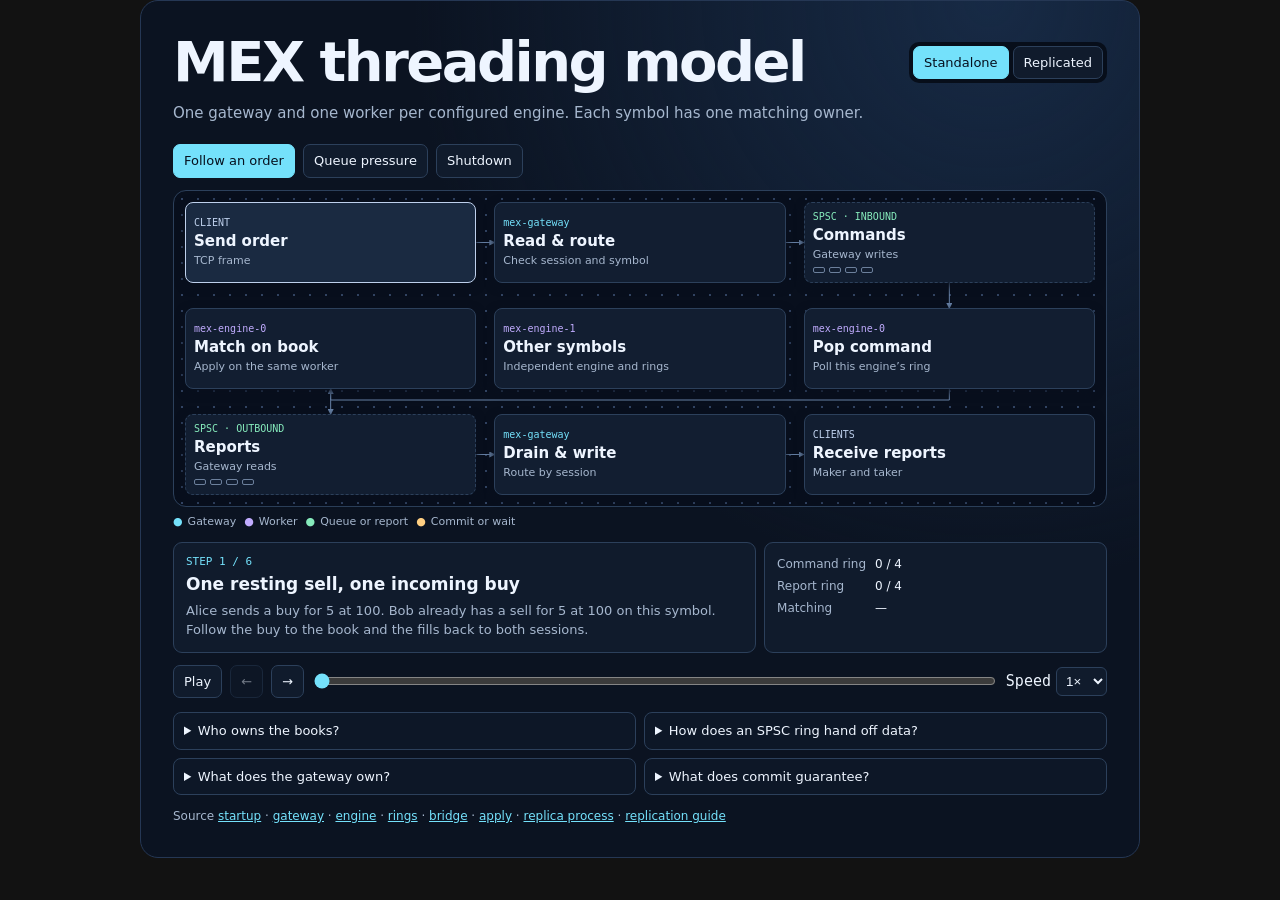
==== docs/threading-model.html @ bc0525de "Animate the MEX threading model" ====
<!doctype html>
<html lang="en">
<head>
<meta charset="utf-8">
<meta name="viewport" content="width=device-width, initial-scale=1">
<title>MEX threading model</title>
<style>
  :root {
    color-scheme: dark;
    --ink: #eef5ff;
    --quiet: #a6b7ce;
    --surface: #101b2c;
    --line: #2c405b;
    --cyan: #74e1fb;
    --violet: #c1acff;
    --mint: #86ebbc;
    --amber: #ffcf82;
    --code: ui-monospace, SFMono-Regular, Consolas, monospace;
  }
  * { box-sizing: border-box; }
  body { margin: 0; color: var(--ink); font: 15px/1.5 system-ui, sans-serif; }
  main { max-width: 1000px; margin: auto; }
  .guide {
    padding: clamp(14px, 3vw, 32px);
    border-radius: 18px;
    background: radial-gradient(ellipse at 85% 0%, #172a45, transparent 48%), #0b1321;
    border: 1px solid #253754;
  }
  h1, h2, p { margin: 0; }
  h1 { font-size: clamp(29px, 6vw, 56px); line-height: 1.05; letter-spacing: -.045em; }
  h2 { font-size: 17px; line-height: 1.25; }
  a { color: var(--cyan); }
  code, .mono { font-family: var(--code); }
  .intro { color: var(--quiet); margin-block: 10px 20px; }
  .top, .scenarios, .controls, .legend {
    display: flex; align-items: center; flex-wrap: wrap; gap: 8px;
  }
  .top { justify-content: space-between; gap: 10px 16px; }
  .modes { display: flex; gap: 4px; padding: 4px; border-radius: 10px; background: #070e1a; }
  button {
    font: inherit; color: var(--ink); background: var(--surface);
    border: 1px solid var(--line); border-radius: 7px; padding: 6px 10px; cursor: pointer;
  }
  button:hover:not(:disabled) { border-color: var(--cyan); }
  button[aria-pressed="true"] { color: #06101e; background: var(--cyan); border-color: var(--cyan); }
  button:disabled { opacity: .45; cursor: default; }
  :focus-visible { outline: 2px solid var(--amber); outline-offset: 3px; }
  .scenarios { margin-block: 12px; }
  .scenarios button, .modes button, .controls button { font-size: 13px; }
  .map {
    display: grid; grid-template-columns: repeat(3, minmax(0, 1fr)); gap: 25px 18px;
    isolation: isolate; position: relative; padding: 11px;
    border: 1px solid var(--line); border-radius: 13px;
    background: radial-gradient(circle, #324463 1px, transparent 1px) 0 0 / 16px 16px, #080f1d;
  }
  .node {
    position: relative; display: grid; align-content: center; gap: 4px;
    min-height: 81px; padding: 8px; border: 1px solid var(--line); border-radius: 8px;
    background: #121e31; box-shadow: 0 3px 10px #080f1d;
    transition: border-color .22s, background .22s;
  }
  .node[data-kind="queue"] { border-style: dashed; }
  .node[data-kind="gateway"] { --node-color: var(--cyan); }
  .node[data-kind="worker"] { --node-color: var(--violet); }
  .node[data-kind="queue"] { --node-color: var(--mint); }
  .node[data-kind="cluster"] { --node-color: var(--amber); }
  .node[data-kind="external"] { --node-color: #bed0ec; }
  .node.active { border-color: var(--node-color); background: #1a2a41; }
  .node .role { color: var(--node-color); font: 10px/1.15 var(--code); overflow-wrap: anywhere; }
  .node strong { font-size: clamp(12px, 2.4vw, 15px); line-height: 1.15; }
  .node .detail { font-size: 11px; color: var(--quiet); line-height: 1.2; }
  #apply { grid-area: 2 / 1; }
  #gate { grid-area: 2 / 2; }
  #consume { grid-area: 2 / 3; }
  #wires { position: absolute; inset: 0; width: 100%; height: 100%; z-index: -1; pointer-events: none; }
  .marks { display: flex; gap: 4px; margin-top: 2px; }
  .marks:empty { display: none; }
  .marks i { width: 12px; height: 6px; border: 1px solid #6c809c; border-radius: 2px; }
  .marks .filled { border-color: var(--node-color); background: var(--node-color); }
  .packet {
    position: absolute; z-index: 2; top: 0; left: 0; width: 9px; height: 9px;
    margin: -4px 0 0 -4px; border-radius: 50%; pointer-events: none;
    color: var(--cyan); background: currentColor; box-shadow: 0 0 10px 3px currentColor; visibility: hidden;
  }
  .packet.report { color: var(--mint); }
  .packet.wait { color: var(--amber); }
  .legend { margin-block: 7px 12px; color: var(--quiet); font-size: 11px; }
  .legend span::before { content: '●'; margin-right: 5px; color: var(--swatch); }
  .readout { display: grid; grid-template-columns: 1.7fr 1fr; gap: 8px; }
  .step, .state { padding: 12px; background: var(--surface); border: 1px solid var(--line); border-radius: 9px; }
  .step p { color: var(--quiet); font-size: 13px; margin-top: 5px; }
  #step-index { display: block; font: 11px var(--code); color: var(--cyan); margin-bottom: 6px; }
  .state dl { display: grid; grid-template-columns: auto 1fr; gap: 4px 9px; margin: 0; font-size: 12px; }
  .state dt { color: var(--quiet); }
  .state dd { margin: 0; color: var(--ink); }
  .controls { margin-top: 12px; }
  #scrub { flex: 1 1 90px; min-width: 60px; accent-color: var(--cyan); }
  .speed-control { display: flex; align-items: center; gap: 5px; }
  #speed { color: var(--ink); background: var(--surface); border: 1px solid var(--line); border-radius: 6px; padding: 5px; }
  .notes { display: grid; grid-template-columns: repeat(2, minmax(0, 1fr)); gap: 8px; margin-top: 14px; }
  details { padding: 8px 10px; border: 1px solid var(--line); border-radius: 8px; background: #0d1727; }
  summary { cursor: pointer; font-size: 13px; }
  details p { margin-top: 8px; color: var(--quiet); font-size: 13px; }
  .sources { color: var(--quiet); font-size: 12px; margin-top: 12px; }
  @media (max-width: 580px) {
    .map { gap: 20px 12px; padding: 7px; }
    .node { padding: 5px; min-height: 77px; }
    .node .role { font-size: 9px; }
    #scrub { flex-basis: 65px; }
    .readout, .notes { grid-template-columns: 1fr; }
  }
  @media (prefers-reduced-motion: reduce) {
    .node { transition: none; }
  }
</style>
</head>
<body>
<main>
<section class="guide" aria-labelledby="title">
  <div class="top">
    <h1 id="title">MEX threading model</h1>
    <div class="modes" role="group" aria-label="Runtime mode">
      <button type="button" data-mode="local" aria-pressed="true">Standalone</button>
      <button type="button" data-mode="replica" aria-pressed="false">Replicated</button>
    </div>
  </div>
  <p class="intro" id="summary"></p>
  <div class="scenarios" id="scenarios" role="group" aria-label="Scenario"></div>

  <div class="map" id="map" role="group" aria-label="Thread and queue diagram">
    <svg id="wires" aria-hidden="true">
      <defs>
        <marker id="arrow" markerWidth="6" markerHeight="6" refX="5" refY="3" orient="auto">
          <path d="M0 0 L6 3 L0 6 Z" fill="#6883a8"/>
        </marker>
      </defs>
      <g id="routes"></g>
    </svg>
    <div class="node" id="client"></div>
    <div class="node" id="rx"></div>
    <div class="node" id="in"></div>
    <div class="node" id="consume"></div>
    <div class="node" id="gate"></div>
    <div class="node" id="apply"></div>
    <div class="node" id="out"></div>
    <div class="node" id="tx"></div>
    <div class="node" id="report"></div>
  </div>
  <div class="legend" aria-label="Color key">
    <span style="--swatch:var(--cyan)">Gateway</span>
    <span style="--swatch:var(--violet)">Worker</span>
    <span style="--swatch:var(--mint)">Queue or report</span>
    <span style="--swatch:var(--amber)">Commit or wait</span>
  </div>

  <div class="readout">
    <div class="step" aria-live="polite" aria-atomic="true">
      <span id="step-index"></span>
      <h2 id="step-title"></h2>
      <p id="step-detail"></p>
    </div>
    <div class="state" aria-label="State after this step">
      <dl>
        <dt>Command ring</dt><dd id="in-state"></dd>
        <dt>Report ring</dt><dd id="out-state"></dd>
        <dt id="work-label">Matching</dt><dd id="work-state"></dd>
      </dl>
    </div>
  </div>
  <div class="controls" aria-label="Playback controls">
    <button type="button" id="play">Play</button>
    <button type="button" id="previous" aria-label="Previous step">←</button>
    <button type="button" id="next" aria-label="Next step">→</button>
    <input type="range" id="scrub" min="0" max="1" value="0" aria-label="Step">
    <div class="speed-control">
      <label class="mono" for="speed">Speed</label>
      <select id="speed">
        <option value="0.5">½×</option>
        <option value="1" selected>1×</option>
        <option value="2">2×</option>
      </select>
    </div>
  </div>

  <div class="notes">
    <details>
      <summary>Who owns the books?</summary>
      <p>Standalone mode starts one <code>mex-engine-N</code> thread per configured engine. Each
        thread creates its books on startup, tries to pin to its configured CPU, and
        busy-polls its command ring. One engine can own several symbols. Each symbol
        has one owner. Separate engines can match concurrently.</p>
      <p>In replicated mode, each process has three workers and a main thread. The main thread
        creates the state machine and replays committed storage during server setup.
        <code>mex-replica</code> then applies committed entries to all local engines
        in log and batch order. Engine core settings do not apply in this mode.</p>
    </details>
    <details>
      <summary>How does an SPSC ring hand off data?</summary>
      <p>Each bounded ring has one producer and one consumer. The producer copies a
        command or report into a slot and publishes the tail with a release store.
        The consumer acquires the tail before it reads new slots and publishes the
        head after reading. The producer acquires the head before it reuses slots
        when the ring looks full. Each index has its own cache line.</p>
      <p>Each configured engine has a command ring and a report ring in both
        modes. In replicated mode the bridge polls the command rings in turn,
        and the replica thread writes to the report rings. The diagram shows one
        pair. It uses four slots for illustration. Steps show order, with no
        measured timing.</p>
    </details>
    <details>
      <summary>What does the gateway own?</summary>
      <p><code>mex-gateway</code> owns the client sockets, connection and session
        tables, frame parsing, routing, and socket writes. Both I/O boxes show the
        same thread. Each loop polls for client I/O, drains up to one ring capacity
        of reports per engine, then flushes pending writes. <code>epoll</code> polls
        with zero timeout. <code>io_uring</code> uses the gateway as its single
        userspace issuer. A short-lived helper creates the ring at startup.</p>
    </details>
    <details>
      <summary>What does commit guarantee?</summary>
      <p>Every replica applies the same committed log. A batch reply to the bridge
        contains the count of applied entries. Each replica produces its own client
        reports and sends them to sessions connected there. A slow socket can be
        closed if the send buffer fills. Reports can be lost after a disconnect.
        Replay changes the books. A replica emits reports only for operations after
        its startup replay point whose timestamps are at or after its process start.</p>
    </details>
  </div>
  <p class="sources">Source
    <a href="../src/main.cpp">startup</a> ·
    <a href="../src/gateway.cpp">gateway</a> ·
    <a href="../src/engine.cpp">engine</a> ·
    <a href="../src/spsc_queue.hpp">rings</a> ·
    <a href="../src/replication.hpp">bridge</a> ·
    <a href="../src/replication.cpp">apply</a> ·
    <a href="../src/replicated_exchange.cpp">replica process</a> ·
    <a href="replication.md">replication guide</a>
  </p>
  <noscript><p>Enable JavaScript to step through the diagram. The notes above describe both modes.</p></noscript>
</section>
</main>
<script>
'use strict';

const byId = (id) => document.getElementById(id);
const reducedMotion = matchMedia('(prefers-reduced-motion: reduce)');
const ringSlots = 4;
const replicas = 3;

const commonNodes = {
  client: ['external', 'CLIENT', 'Send order', 'TCP frame'],
  rx: ['gateway', 'mex-gateway', 'Read & route', 'Check session and symbol'],
  in: ['queue', 'SPSC · INBOUND', 'Commands', 'Gateway writes'],
  out: ['queue', 'SPSC · OUTBOUND', 'Reports', 'Gateway reads'],
  tx: ['gateway', 'mex-gateway', 'Drain & write', 'Route by session'],
  report: ['external', 'CLIENTS', 'Receive reports', 'Maker and taker'],
};
const layouts = {
  local: {
    summary: 'One gateway and one worker per configured engine. Each symbol has one matching owner.',
    nodes: {
      consume: ['worker', 'mex-engine-0', 'Pop command', 'Poll this engine’s ring'],
      gate: ['worker', 'mex-engine-1', 'Other symbols', 'Independent engine and rings'],
      apply: ['worker', 'mex-engine-0', 'Match on book', 'Apply on the same worker'],
    },
    handoffs: [['consume', 'apply']],
  },
  replica: {
    summary: 'Three workers per replica. One replica thread applies the committed log across all local books.',
    nodes: {
      consume: ['worker', 'mex-bridge', 'Build batch', 'One batch in progress'],
      gate: ['cluster', 'LIBVSR CLUSTER', 'Commit gate', 'Three replicas in this example'],
      apply: ['worker', 'mex-replica', 'Apply locally', 'All engines on one thread'],
    },
    handoffs: [['consume', 'gate'], ['gate', 'apply']],
  },
};

const inboundPath = [['client', 'rx'], ['rx', 'in'], ['in', 'consume']];
const outboundPath = [['apply', 'out'], ['out', 'tx'], ['tx', 'report']];

const startMatch = [
  {title: 'One resting sell, one incoming buy', active: 'client',
    detail: 'Alice sends a buy for 5 at 100. Bob already has a sell for 5 at 100 on this symbol. Follow the buy to the book and the fills back to both sessions.'},
  {title: 'The gateway publishes a command', active: 'in', via: ['client', 'rx', 'in'], input: 1,
    detail: 'The gateway decodes the frame, checks the order, and selects the ring for this symbol. The consumer can see the command after publication.'},
];
const finishMatch = [
  {title: 'The state owner matches at 100', active: 'apply', work: 'Trade 5 @ 100',
    detail: 'The same thread updates the book and order metadata. The sell is fully filled. The maker report comes before the taker report for this match.'},
  {title: 'One match produces several reports', active: 'out', via: ['apply', 'out'], tone: 'report',
    output: 3, packets: 3, work: 'Trade 5 @ 100',
    detail: 'The engine writes Bob’s maker fill, Alice’s taker fill, and Alice’s Ack with zero leaves to the outbound ring.'},
  {title: 'The gateway delivers by session', active: 'report', via: ['out', 'tx', 'report'], tone: 'report', packets: 3,
    work: 'Trade 5 @ 100',
    detail: 'The gateway pops the reports, assigns wire sequence numbers per session, and sends them to local connections. In a cluster, Bob and Alice can receive reports from different replicas.'},
];

const pressure = [
  {title: 'The consumer falls behind', active: 'in', input: 3,
    detail: 'The gateway can keep taking orders while the consumer is busy. Three of the four example slots hold commands.'},
  {title: 'The last free command slot fills', active: 'in', via: ['rx', 'in'], input: 4,
    detail: 'The bounded command ring reaches capacity. The next order for this engine needs a free slot.'},
  {title: 'Full inbound ring returns SystemBusy', active: 'rx', via: ['in', 'rx', 'client'], tone: 'wait', input: 4,
    detail: 'The failed push leaves the ring intact. The gateway makes the reject on its own thread and sends it to the submitting session.'},
  {title: 'Full outbound ring stalls the producer', active: 'out', via: ['apply', 'out'], tone: 'wait', output: 4,
    detail: 'In this separate example, a match has reports ready to send. The next report has no free slot. The matching thread spins in Engine::Emit until it can publish that report.'},
  {title: 'The gateway frees a report slot', active: 'tx', via: ['out', 'tx'], tone: 'report', output: 3,
    detail: 'The gateway pops independently of the matching thread. This step shows the slot before the waiting producer reuses it.'},
  {title: 'The waiting producer can continue', active: 'out', via: ['apply', 'out'], tone: 'report', output: 4,
    detail: 'The producer publishes the pending report to the free slot, then continues its work. A slow client can still lose its connection if its gateway send buffer fills.'},
];

const gatewayStops = {
  title: 'Main stops the gateway last', active: 'tx',
  detail: 'The matching thread can still need a free report slot during shutdown. The gateway must be available to drain reports until the matching thread exits. Shutdown does not promise to deliver every queued report.',
};

const scenarios = {
  local: {
    'Follow an order': [...startMatch,
      {title: 'Engine 0 pops the command', active: 'consume', via: ['in', 'consume'],
        detail: 'Engine 0 takes commands from its ring in FIFO order. Engine 1 can match a different symbol at the same time.'},
      {...finishMatch[0], via: ['consume', 'apply']},
      ...finishMatch.slice(1)],
    'Queue pressure': pressure,
    'Shutdown': [
      {title: 'Main observes SIGINT or SIGTERM', active: 'rx',
        detail: 'Main checks the stop flag on a loop with a 50 ms sleep. The gateway and engine threads still run.'},
      {title: 'Main stops and joins the engines', active: 'apply', output: 4,
        detail: 'Main requests stop and joins each engine in turn. If an engine is already emitting a report, it can still need the running gateway to make space.'},
      gatewayStops],
  },
  replica: {
    'Follow an order': [...startMatch,
      {title: 'The bridge consumes the command', active: 'consume', via: ['in', 'consume'],
        work: 'Batch in progress',
        detail: 'The bridge takes one command from each ring in turn. It packs the batch and submits it through the libvsr client, which finds the primary.'},
      {title: 'A majority makes the batch durable', active: 'gate', via: ['consume', 'gate'],
        tone: 'wait', votes: 2, work: 'Committed',
        detail: 'A majority is two of the three replicas in this example. Commit gives the batch one position in the log. The local replica applies when it reaches that commit.'},
      {...finishMatch[0], via: ['gate', 'apply'], votes: 2},
      ...finishMatch.slice(1).map((step) => ({...step, votes: 2}))],
    'Queue pressure': pressure,
    'Quorum delay': [
      {title: 'Batch A waits at the commit gate', active: 'gate', via: ['consume', 'gate'],
        tone: 'wait', votes: 1, work: 'A in progress',
        detail: 'Only one of three replicas has made this batch durable in the example. The bridge has one request in progress. Pending work has yet to reach the matching code.'},
      {title: 'More orders arrive during the wait', active: 'in', via: ['rx', 'in'],
        input: 2, votes: 1, work: 'A in progress',
        detail: 'The gateway stays active. It can accept more commands until the inbound rings fill. The bridge leaves these commands queued while it waits for A.'},
      {title: 'A timeout leaves the outcome unknown', active: 'consume', via: ['gate', 'consume'],
        tone: 'wait', input: 2, votes: 1, work: 'A awaiting reply',
        detail: 'A wait can time out after 200 ms. On timeout the bridge calls Resume for the same request. It keeps B queued because a new batch could apply out of order.'},
      {title: 'A commits and the local replica applies it', active: 'apply', via: ['gate', 'apply'],
        input: 2, votes: 2, work: 'A committed',
        detail: 'The replica executes the committed entries in batch order. MEX packs the VSR operation number and batch entry index into one operation number per order.'},
      {title: 'A’s reply frees the bridge to take B', active: 'consume',
        via: ['in', 'consume'], work: 'B in progress',
        detail: 'This step follows the bridge when it receives a successful reply for A. A’s client reports travel independently through the replica’s local report rings.'},
    ],
    'Shutdown': [
      {title: 'Main observes stop or replica exit', active: 'apply',
        detail: 'Main checks for SIGINT, SIGTERM, or exit from the replica loop. It coordinates the three worker threads.'},
      {title: 'Main stops and joins the bridge', active: 'consume',
        detail: 'The bridge stops requesting new batches. A cluster wait uses a 200 ms timeout so the bridge can check its stop flag.'},
      {title: 'Main stops and joins the replica', active: 'apply', output: 4,
        detail: 'The replica can still be applying a committed batch. The running gateway can free space for its reports.'},
      gatewayStops],
  },
};

let mode = 'local';
let scenario = 'Follow an order';
let index = 0;
let timer;
let playing = false;
let packets = [];

function steps() {
  return scenarios[mode][scenario];
}

function setupNodes() {
  for (const [id, [kind, role, title, detail]] of Object.entries({...commonNodes, ...layouts[mode].nodes})) {
    const node = byId(id);
    node.dataset.kind = kind;
    // These labels come only from the diagram definitions above.
    node.innerHTML = '<span class="role"></span><strong></strong><span class="detail"></span><span class="marks" aria-hidden="true"></span>';
    [role, title, detail].forEach((value, position) => { node.children[position].textContent = value; });
  }
}

function point(id, edge = 'center') {
  const map = byId('map').getBoundingClientRect();
  const rect = byId(id).getBoundingClientRect();
  return {
    x: (edge === 'left' ? rect.left : edge === 'right' ? rect.right : rect.left + rect.width / 2) - map.left - byId('map').clientLeft,
    y: (edge === 'top' ? rect.top : edge === 'bottom' ? rect.bottom : rect.top + rect.height / 2) - map.top - byId('map').clientTop,
  };
}

function drawRoutes(step = steps()[index]) {
  const routes = [...inboundPath, ...layouts[mode].handoffs, ...outboundPath];
  function isActive(from, to) {
    const offset = step.via?.indexOf(from) ?? -1;
    return offset >= 0 && step.via[offset + 1] === to;
  }

  byId('routes').replaceChildren(...routes.map(([from, to]) => {
    if (isActive(to, from)) [from, to] = [to, from];
    const start = point(from);
    const end = point(to);
    const horizontal = Math.abs(start.y - end.y) < 1;
    const edges = horizontal
      ? (start.x < end.x ? ['right', 'left'] : ['left', 'right'])
      : (start.y < end.y ? ['bottom', 'top'] : ['top', 'bottom']);
    const a = point(from, edges[0]);
    const b = point(to, edges[1]);
    const bypass = mode === 'local' && from === 'consume';
    const detour = point(from, 'bottom').y + 11;
    const line = document.createElementNS('http://www.w3.org/2000/svg', 'path');
    line.setAttribute('d', bypass
      ? `M ${start.x} ${point(from, 'bottom').y} V ${detour} H ${end.x} V ${point(to, 'bottom').y}`
      : `M ${a.x} ${a.y} L ${b.x} ${b.y}`);
    const live = isActive(from, to);
    const color = step.tone === 'report' ? 'var(--mint)' : step.tone === 'wait' ? 'var(--amber)' : 'var(--cyan)';
    line.setAttribute('fill', 'none');
    line.setAttribute('stroke', live ? color : '#6883a8');
    line.setAttribute('stroke-width', live ? '2' : '1');
    line.setAttribute('marker-end', 'url(#arrow)');
    return line;
  }));
}

function clearPackets() {
  packets.forEach((packet) => packet.remove());
  packets = [];
}

function pulse(step) {
  clearPackets();
  if (!step.via || reducedMotion.matches) return;
  const points = [];
  for (const [position, id] of step.via.entries()) {
    const prior = step.via[position - 1];
    if (mode === 'local' && prior === 'consume' && id === 'apply') {
      const y = point(prior, 'bottom').y + 11;
      points.push({x: point(prior).x, y}, {x: point(id).x, y});
    }
    points.push(point(id));
  }
  const keyframes = points.map(({x, y}, i) => ({
    transform: `translate(${x}px, ${y}px)`, opacity: i === points.length - 1 ? 0 : 1, visibility: 'visible',
  }));
  const count = step.packets ?? 1;
  for (let i = 0; i < count; i++) {
    const packet = document.createElement('i');
    packet.className = `packet ${step.tone ?? ''}`;
    packet.setAttribute('aria-hidden', 'true');
    byId('map').append(packet);
    packets.push(packet);
    packet.animate(keyframes, {duration: 650 / Number(byId('speed').value), delay: i * 85})
      .finished.then(() => packet.remove(), () => {});
  }
}

function showMarks(id, count, total = ringSlots) {
  const marks = byId(id).querySelector('.marks');
  marks.replaceChildren(...Array.from({length: total}, (_, i) => {
    const mark = document.createElement('i');
    if (i < count) mark.className = 'filled';
    return mark;
  }));
}

function showStep(animate = true) {
  const step = steps()[index];
  for (const node of document.querySelectorAll('.node')) {
    node.classList.toggle('active', node.id === step.active || Boolean(step.via?.includes(node.id)));
  }
  byId('step-index').textContent = `STEP ${index + 1} / ${steps().length}`;
  byId('step-title').textContent = step.title;
  byId('step-detail').textContent = step.detail;
  byId('in-state').textContent = `${step.input ?? 0} / ${ringSlots}`;
  byId('out-state').textContent = `${step.output ?? 0} / ${ringSlots}`;
  byId('work-label').textContent = mode === 'local' ? 'Matching' : 'Log / matching';
  byId('work-state').textContent = step.work ?? '—';
  showMarks('in', step.input ?? 0);
  showMarks('out', step.output ?? 0);
  if (mode === 'replica') {
    byId('gate').querySelector('.detail').textContent = step.votes === undefined
      ? layouts.replica.nodes.gate[3]
      : `${step.votes} / ${replicas} durable for this batch`;
    showMarks('gate', step.votes ?? 0, replicas);
  }
  byId('scrub').max = steps().length - 1;
  byId('scrub').value = index;
  byId('scrub').setAttribute('aria-valuetext', `Step ${index + 1} of ${steps().length}: ${step.title}`);
  byId('previous').disabled = index === 0;
  byId('next').disabled = index === steps().length - 1;
  byId('play').textContent = playing ? 'Pause' : index === steps().length - 1 ? 'Replay' : 'Play';
  drawRoutes();
  if (animate) pulse(step);
}

function pause() {
  clearTimeout(timer);
  playing = false;
}

function advance() {
  if (index === steps().length - 1) {
    pause();
    showStep(false);
    return;
  }
  timer = setTimeout(() => {
    index += 1;
    showStep();
    advance();
  }, 2500 / Number(byId('speed').value));
}

function seek(position) {
  pause();
  index = position;
  showStep();
}

function configure() {
  pause();
  clearPackets();
  index = 0;
  byId('summary').textContent = layouts[mode].summary;
  for (const button of document.querySelectorAll('[data-mode]')) {
    button.setAttribute('aria-pressed', button.dataset.mode === mode);
  }
  const group = byId('scenarios');
  const focused = group.contains(document.activeElement);
  group.replaceChildren(...Object.keys(scenarios[mode]).map((name) => {
    const button = document.createElement('button');
    button.type = 'button';
    button.textContent = name;
    button.setAttribute('aria-pressed', name === scenario);
    button.onclick = () => {
      scenario = name;
      configure();
    };
    return button;
  }));
  if (focused) group.querySelector('[aria-pressed="true"]').focus();
  setupNodes();
  showStep(false);
}

for (const button of document.querySelectorAll('[data-mode]')) {
  button.onclick = () => {
    mode = button.dataset.mode;
    if (!scenarios[mode][scenario]) scenario = 'Follow an order';
    configure();
  };
}
byId('play').onclick = () => {
  if (playing) {
    pause();
    clearPackets();
    showStep(false);
    return;
  }
  if (index === steps().length - 1) index = 0;
  playing = true;
  showStep(false);
  advance();
};
byId('previous').onclick = () => seek(index - 1);
byId('next').onclick = () => seek(index + 1);
byId('scrub').oninput = (event) => seek(Number(event.target.value));
byId('speed').onchange = () => {
  if (playing) {
    clearTimeout(timer);
    advance();
  }
};
new ResizeObserver(() => {
  clearPackets();
  drawRoutes();
}).observe(byId('map'));
reducedMotion.addEventListener('change', clearPackets);
configure();
</script>
</body>
</html>
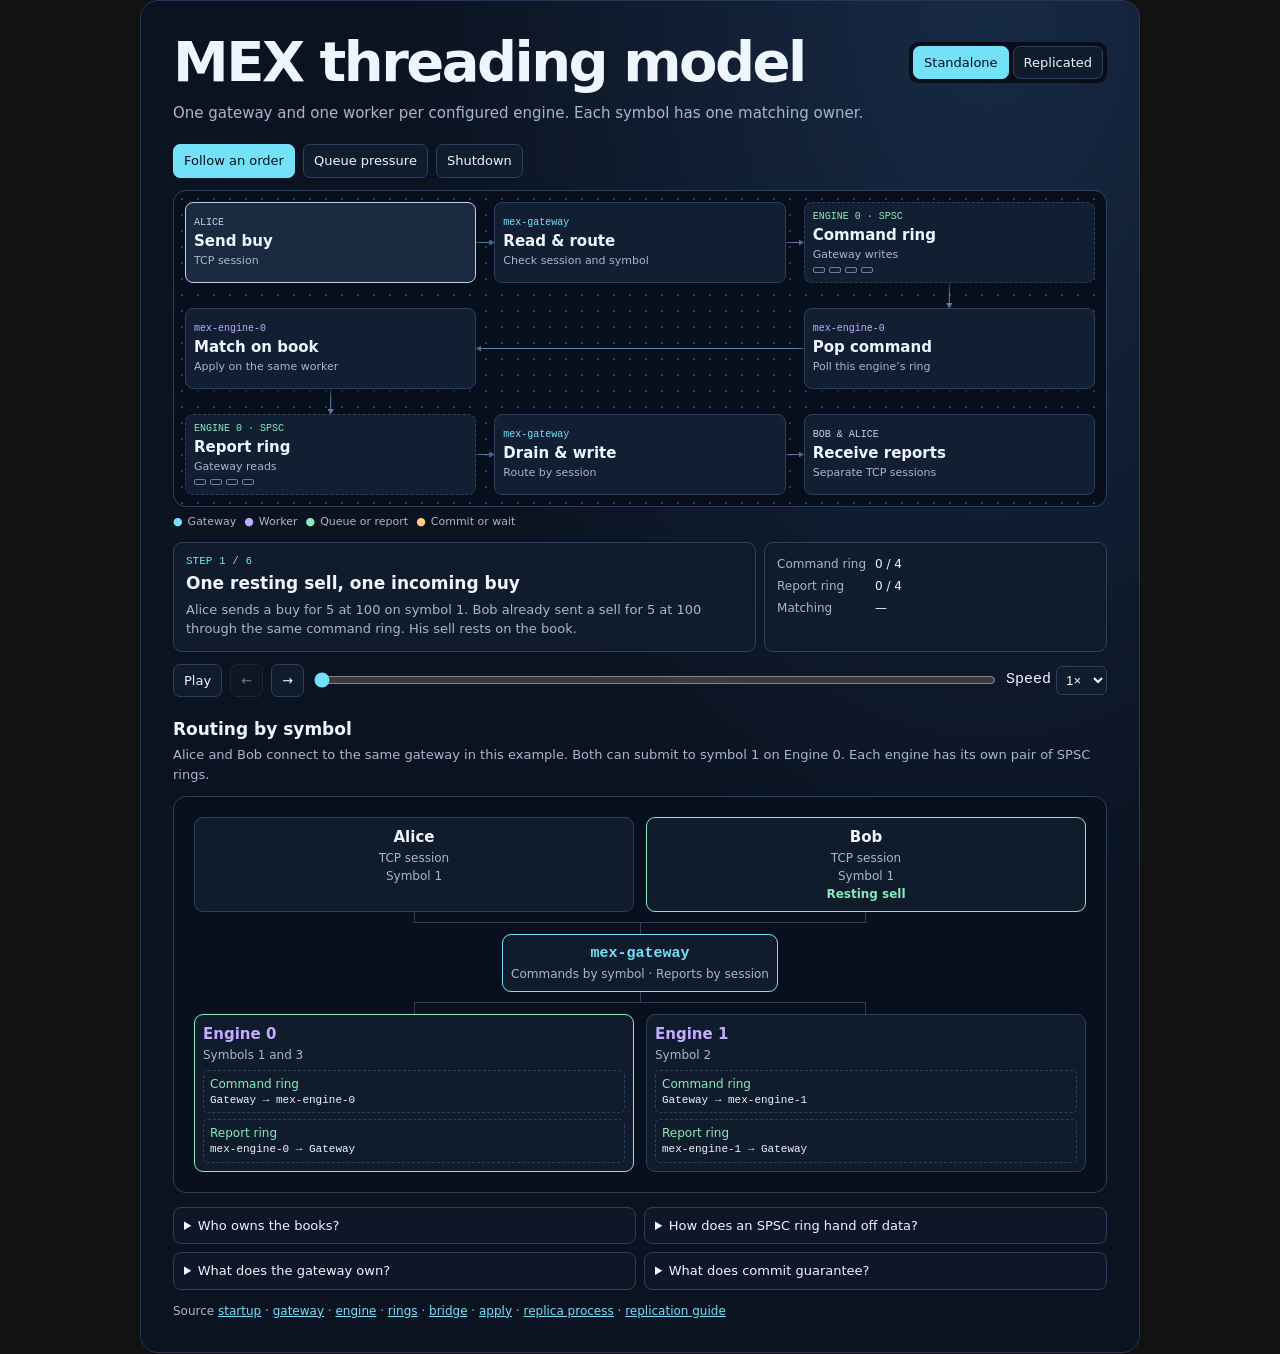
==== commit ec8df669: "Show shared TCP order routing and per-engine rings" ====
--- a/docs/threading-model.html
+++ b/docs/threading-model.html
@@ -65,13 +65,21 @@
   .node[data-kind="queue"] { --node-color: var(--mint); }
   .node[data-kind="cluster"] { --node-color: var(--amber); }
   .node[data-kind="external"] { --node-color: #bed0ec; }
+  .node[hidden] { display: none; }
   .node.active { border-color: var(--node-color); background: #1a2a41; }
+  .node.blocked { --node-color: var(--amber); }
+  .node.blocked::after {
+    content: ''; position: absolute; top: 7px; right: 7px; width: 6px; height: 6px;
+    border-radius: 50%; background: var(--amber); box-shadow: 0 0 9px var(--amber);
+  }
   .node .role { color: var(--node-color); font: 10px/1.15 var(--code); overflow-wrap: anywhere; }
   .node strong { font-size: clamp(12px, 2.4vw, 15px); line-height: 1.15; }
   .node .detail { font-size: 11px; color: var(--quiet); line-height: 1.2; }
+  #client, #rx, #in { grid-row: 1; }
   #apply { grid-area: 2 / 1; }
   #gate { grid-area: 2 / 2; }
   #consume { grid-area: 2 / 3; }
+  #out, #tx, #report { grid-row: 3; }
   #wires { position: absolute; inset: 0; width: 100%; height: 100%; z-index: -1; pointer-events: none; }
   .marks { display: flex; gap: 4px; margin-top: 2px; }
   .marks:empty { display: none; }
@@ -97,6 +105,34 @@
   #scrub { flex: 1 1 90px; min-width: 60px; accent-color: var(--cyan); }
   .speed-control { display: flex; align-items: center; gap: 5px; }
   #speed { color: var(--ink); background: var(--surface); border: 1px solid var(--line); border-radius: 6px; padding: 5px; }
+  .routing { margin-top: 22px; }
+  .routing > p { margin-block: 5px 12px; color: var(--quiet); font-size: 13px; }
+  .topology { padding: clamp(8px, 2.5vw, 20px); background: #080f1d; border: 1px solid var(--line); border-radius: 13px; }
+  .branches { display: grid; grid-template-columns: repeat(2, minmax(0, 1fr)); gap: 12px; }
+  .session, .router, .lane { border: 1px solid var(--line); border-radius: 9px; background: var(--surface); }
+  .session, .router { padding: 8px; text-align: center; }
+  .session strong, .router strong, .lane strong { display: block; }
+  .session span, .router span, .lane span { display: block; color: var(--quiet); font-size: 12px; }
+  .session .session-event { min-height: 1.5em; color: var(--mint); font-weight: 600; }
+  .session:has(.session-event:not(:empty)) { border-color: var(--mint); }
+  .junction {
+    width: calc(50% + 6px); height: 22px; margin-inline: auto;
+    background:
+      linear-gradient(var(--line), var(--line)) left top / 1px 50% no-repeat,
+      linear-gradient(var(--line), var(--line)) right top / 1px 50% no-repeat,
+      linear-gradient(var(--line), var(--line)) center / 100% 1px no-repeat,
+      linear-gradient(var(--line), var(--line)) center bottom / 1px 50% no-repeat;
+  }
+  .junction.split { transform: scaleY(-1); }
+  .router { width: fit-content; margin-inline: auto; border-color: var(--cyan); }
+  .router strong { color: var(--cyan); }
+  .lane { padding: 8px; }
+  .lane:first-child { border-color: var(--mint); }
+  .lane strong { color: var(--violet); }
+  .lane dl { margin: 6px 0 0; display: grid; gap: 6px; }
+  .lane dl > div { padding: 4px 6px; border: 1px dashed var(--line); border-radius: 5px; }
+  .lane dt { color: var(--mint); font-size: 12px; }
+  .lane dd { margin: 0; font: 11px/1.4 var(--code); }
   .notes { display: grid; grid-template-columns: repeat(2, minmax(0, 1fr)); gap: 8px; margin-top: 14px; }
   details { padding: 8px 10px; border: 1px solid var(--line); border-radius: 8px; background: #0d1727; }
   summary { cursor: pointer; font-size: 13px; }
@@ -182,6 +218,52 @@
     </div>
   </div>
 
+  <section class="routing" aria-labelledby="routing-title">
+    <h2 id="routing-title">Routing by symbol</h2>
+    <p>Alice and Bob connect to the same gateway in this example. Both can submit to
+      symbol 1 on Engine 0. Each engine has its own pair of SPSC rings.</p>
+    <div class="topology">
+      <div class="branches">
+        <div class="session" role="group" aria-labelledby="alice-label">
+          <strong id="alice-label">Alice</strong>
+          <span>TCP session</span>
+          <span>Symbol 1</span>
+          <span class="session-event" id="alice-event"></span>
+        </div>
+        <div class="session" role="group" aria-labelledby="bob-label">
+          <strong id="bob-label">Bob</strong>
+          <span>TCP session</span>
+          <span>Symbol 1</span>
+          <span class="session-event" id="bob-event"></span>
+        </div>
+      </div>
+      <div class="junction" aria-hidden="true"></div>
+      <div class="router">
+        <strong class="mono">mex-gateway</strong>
+        <span>Commands by symbol · Reports by session</span>
+      </div>
+      <div class="junction split" aria-hidden="true"></div>
+      <div class="branches">
+        <div class="lane" data-engine="0" role="group" aria-labelledby="engine-0-label">
+          <strong id="engine-0-label">Engine 0</strong>
+          <span>Symbols 1 and 3</span>
+          <dl>
+            <div><dt>Command ring</dt><dd data-command></dd></div>
+            <div><dt>Report ring</dt><dd data-report></dd></div>
+          </dl>
+        </div>
+        <div class="lane" data-engine="1" role="group" aria-labelledby="engine-1-label">
+          <strong id="engine-1-label">Engine 1</strong>
+          <span>Symbol 2</span>
+          <dl>
+            <div><dt>Command ring</dt><dd data-command></dd></div>
+            <div><dt>Report ring</dt><dd data-report></dd></div>
+          </dl>
+        </div>
+      </div>
+    </div>
+  </section>
+
   <div class="notes">
     <details>
       <summary>Who owns the books?</summary>
@@ -203,8 +285,8 @@
         when the ring looks full. Each index has its own cache line.</p>
       <p>Each configured engine has a command ring and a report ring in both
         modes. In replicated mode the bridge polls the command rings in turn,
-        and the replica thread writes to the report rings. The diagram shows one
-        pair. It uses four slots for illustration. Steps show order, with no
+        and the replica thread writes to the report rings. The animation follows
+        Engine 0 and shows four example slots. Steps show order, with no
         measured timing.</p>
     </details>
     <details>
@@ -248,19 +330,22 @@
 const replicas = 3;
 
 const commonNodes = {
-  client: ['external', 'CLIENT', 'Send order', 'TCP frame'],
+  client: ['external', 'CLIENT', 'Send order', 'TCP session'],
   rx: ['gateway', 'mex-gateway', 'Read & route', 'Check session and symbol'],
-  in: ['queue', 'SPSC · INBOUND', 'Commands', 'Gateway writes'],
-  out: ['queue', 'SPSC · OUTBOUND', 'Reports', 'Gateway reads'],
+  in: ['queue', 'ENGINE 0 · SPSC', 'Command ring', 'Gateway writes'],
+  out: ['queue', 'ENGINE 0 · SPSC', 'Report ring', 'Gateway reads'],
   tx: ['gateway', 'mex-gateway', 'Drain & write', 'Route by session'],
-  report: ['external', 'CLIENTS', 'Receive reports', 'Maker and taker'],
+  report: ['external', 'CLIENTS', 'Receive reports', 'TCP sessions'],
+};
+const matchNodes = {
+  client: ['external', 'ALICE', 'Send buy', 'TCP session'],
+  report: ['external', 'BOB & ALICE', 'Receive reports', 'Separate TCP sessions'],
 };
 const layouts = {
   local: {
     summary: 'One gateway and one worker per configured engine. Each symbol has one matching owner.',
     nodes: {
       consume: ['worker', 'mex-engine-0', 'Pop command', 'Poll this engine’s ring'],
-      gate: ['worker', 'mex-engine-1', 'Other symbols', 'Independent engine and rings'],
       apply: ['worker', 'mex-engine-0', 'Match on book', 'Apply on the same worker'],
     },
     handoffs: [['consume', 'apply']],
@@ -280,10 +365,11 @@
 const outboundPath = [['apply', 'out'], ['out', 'tx'], ['tx', 'report']];
 
 const startMatch = [
-  {title: 'One resting sell, one incoming buy', active: 'client',
-    detail: 'Alice sends a buy for 5 at 100. Bob already has a sell for 5 at 100 on this symbol. Follow the buy to the book and the fills back to both sessions.'},
+  {title: 'One resting sell, one incoming buy', active: 'client', bob: 'Resting sell',
+    detail: 'Alice sends a buy for 5 at 100 on symbol 1. Bob already sent a sell for 5 at 100 through the same command ring. His sell rests on the book.'},
   {title: 'The gateway publishes a command', active: 'in', via: ['client', 'rx', 'in'], input: 1,
-    detail: 'The gateway decodes the frame, checks the order, and selects the ring for this symbol. The consumer can see the command after publication.'},
+    alice: 'Buy sent', bob: 'Resting sell',
+    detail: 'The gateway checks Alice’s order and uses symbol 1 to select Engine 0’s command ring. The command keeps Alice’s session ID for reports.'},
 ];
 const finishMatch = [
   {title: 'The state owner matches at 100', active: 'apply', work: 'Trade 5 @ 100',
@@ -292,8 +378,8 @@
     output: 3, packets: 3, work: 'Trade 5 @ 100',
     detail: 'The engine writes Bob’s maker fill, Alice’s taker fill, and Alice’s Ack with zero leaves to the outbound ring.'},
   {title: 'The gateway delivers by session', active: 'report', via: ['out', 'tx', 'report'], tone: 'report', packets: 3,
-    work: 'Trade 5 @ 100',
-    detail: 'The gateway pops the reports, assigns wire sequence numbers per session, and sends them to local connections. In a cluster, Bob and Alice can receive reports from different replicas.'},
+    work: 'Trade 5 @ 100', alice: 'Taker fill + Ack', bob: 'Maker fill',
+    detail: 'The gateway pops the reports and sends Bob’s fill on Bob’s TCP connection. It sends Alice’s fill and Ack on Alice’s connection. Each session has its own wire sequence.'},
 ];
 
 const pressure = [
@@ -301,9 +387,9 @@
     detail: 'The gateway can keep taking orders while the consumer is busy. Three of the four example slots hold commands.'},
   {title: 'The last free command slot fills', active: 'in', via: ['rx', 'in'], input: 4,
     detail: 'The bounded command ring reaches capacity. The next order for this engine needs a free slot.'},
-  {title: 'Full inbound ring returns SystemBusy', active: 'rx', via: ['in', 'rx', 'client'], tone: 'wait', input: 4,
+  {title: 'Full inbound ring returns SystemBusy', active: 'rx', via: ['rx', 'client'], tone: 'wait', input: 4,
     detail: 'The failed push leaves the ring intact. The gateway makes the reject on its own thread and sends it to the submitting session.'},
-  {title: 'Full outbound ring stalls the producer', active: 'out', via: ['apply', 'out'], tone: 'wait', output: 4,
+  {title: 'Full outbound ring stalls the producer', active: 'apply', blocked: true, output: 4, work: 'Waiting for a report slot',
     detail: 'In this separate example, a match has reports ready to send. The next report has no free slot. The matching thread spins in Engine::Emit until it can publish that report.'},
   {title: 'The gateway frees a report slot', active: 'tx', via: ['out', 'tx'], tone: 'report', output: 3,
     detail: 'The gateway pops independently of the matching thread. This step shows the slot before the waiting producer reuses it.'},
@@ -382,12 +468,25 @@
 }
 
 function setupNodes() {
-  for (const [id, [kind, role, title, detail]] of Object.entries({...commonNodes, ...layouts[mode].nodes})) {
+  byId('gate').hidden = mode === 'local';
+  const participants = scenario === 'Follow an order' ? matchNodes : {};
+  const nodes = {...commonNodes, ...layouts[mode].nodes, ...participants};
+  for (const [id, [kind, role, title, detail]] of Object.entries(nodes)) {
     const node = byId(id);
     node.dataset.kind = kind;
     // These labels come only from the diagram definitions above.
     node.innerHTML = '<span class="role"></span><strong></strong><span class="detail"></span><span class="marks" aria-hidden="true"></span>';
     [role, title, detail].forEach((value, position) => { node.children[position].textContent = value; });
+  }
+}
+
+function setupRouting() {
+  for (const lane of document.querySelectorAll('[data-engine]')) {
+    const worker = `mex-engine-${lane.dataset.engine}`;
+    const reader = mode === 'local' ? worker : 'mex-bridge';
+    const writer = mode === 'local' ? worker : 'mex-replica';
+    lane.querySelector('[data-command]').textContent = `Gateway → ${reader}`;
+    lane.querySelector('[data-report]').textContent = `${writer} → Gateway`;
   }
 }
 
@@ -417,12 +516,8 @@
       : (start.y < end.y ? ['bottom', 'top'] : ['top', 'bottom']);
     const a = point(from, edges[0]);
     const b = point(to, edges[1]);
-    const bypass = mode === 'local' && from === 'consume';
-    const detour = point(from, 'bottom').y + 11;
     const line = document.createElementNS('http://www.w3.org/2000/svg', 'path');
-    line.setAttribute('d', bypass
-      ? `M ${start.x} ${point(from, 'bottom').y} V ${detour} H ${end.x} V ${point(to, 'bottom').y}`
-      : `M ${a.x} ${a.y} L ${b.x} ${b.y}`);
+    line.setAttribute('d', `M ${a.x} ${a.y} L ${b.x} ${b.y}`);
     const live = isActive(from, to);
     const color = step.tone === 'report' ? 'var(--mint)' : step.tone === 'wait' ? 'var(--amber)' : 'var(--cyan)';
     line.setAttribute('fill', 'none');
@@ -441,15 +536,7 @@
 function pulse(step) {
   clearPackets();
   if (!step.via || reducedMotion.matches) return;
-  const points = [];
-  for (const [position, id] of step.via.entries()) {
-    const prior = step.via[position - 1];
-    if (mode === 'local' && prior === 'consume' && id === 'apply') {
-      const y = point(prior, 'bottom').y + 11;
-      points.push({x: point(prior).x, y}, {x: point(id).x, y});
-    }
-    points.push(point(id));
-  }
+  const points = step.via.map((id) => point(id));
   const keyframes = points.map(({x, y}, i) => ({
     transform: `translate(${x}px, ${y}px)`, opacity: i === points.length - 1 ? 0 : 1, visibility: 'visible',
   }));
@@ -477,11 +564,16 @@
 function showStep(animate = true) {
   const step = steps()[index];
   for (const node of document.querySelectorAll('.node')) {
-    node.classList.toggle('active', node.id === step.active || Boolean(step.via?.includes(node.id)));
+    const stalled = step.blocked && node.id === 'apply';
+    const fullRing = step.blocked && node.id === 'out';
+    node.classList.toggle('active', node.id === step.active || Boolean(step.via?.includes(node.id)) || Boolean(fullRing));
+    node.classList.toggle('blocked', Boolean(stalled));
   }
   byId('step-index').textContent = `STEP ${index + 1} / ${steps().length}`;
   byId('step-title').textContent = step.title;
   byId('step-detail').textContent = step.detail;
+  byId('alice-event').textContent = step.alice ?? '';
+  byId('bob-event').textContent = step.bob ?? '';
   byId('in-state').textContent = `${step.input ?? 0} / ${ringSlots}`;
   byId('out-state').textContent = `${step.output ?? 0} / ${ringSlots}`;
   byId('work-label').textContent = mode === 'local' ? 'Matching' : 'Log / matching';
@@ -551,6 +643,7 @@
   }));
   if (focused) group.querySelector('[aria-pressed="true"]').focus();
   setupNodes();
+  setupRouting();
   showStep(false);
 }
 
